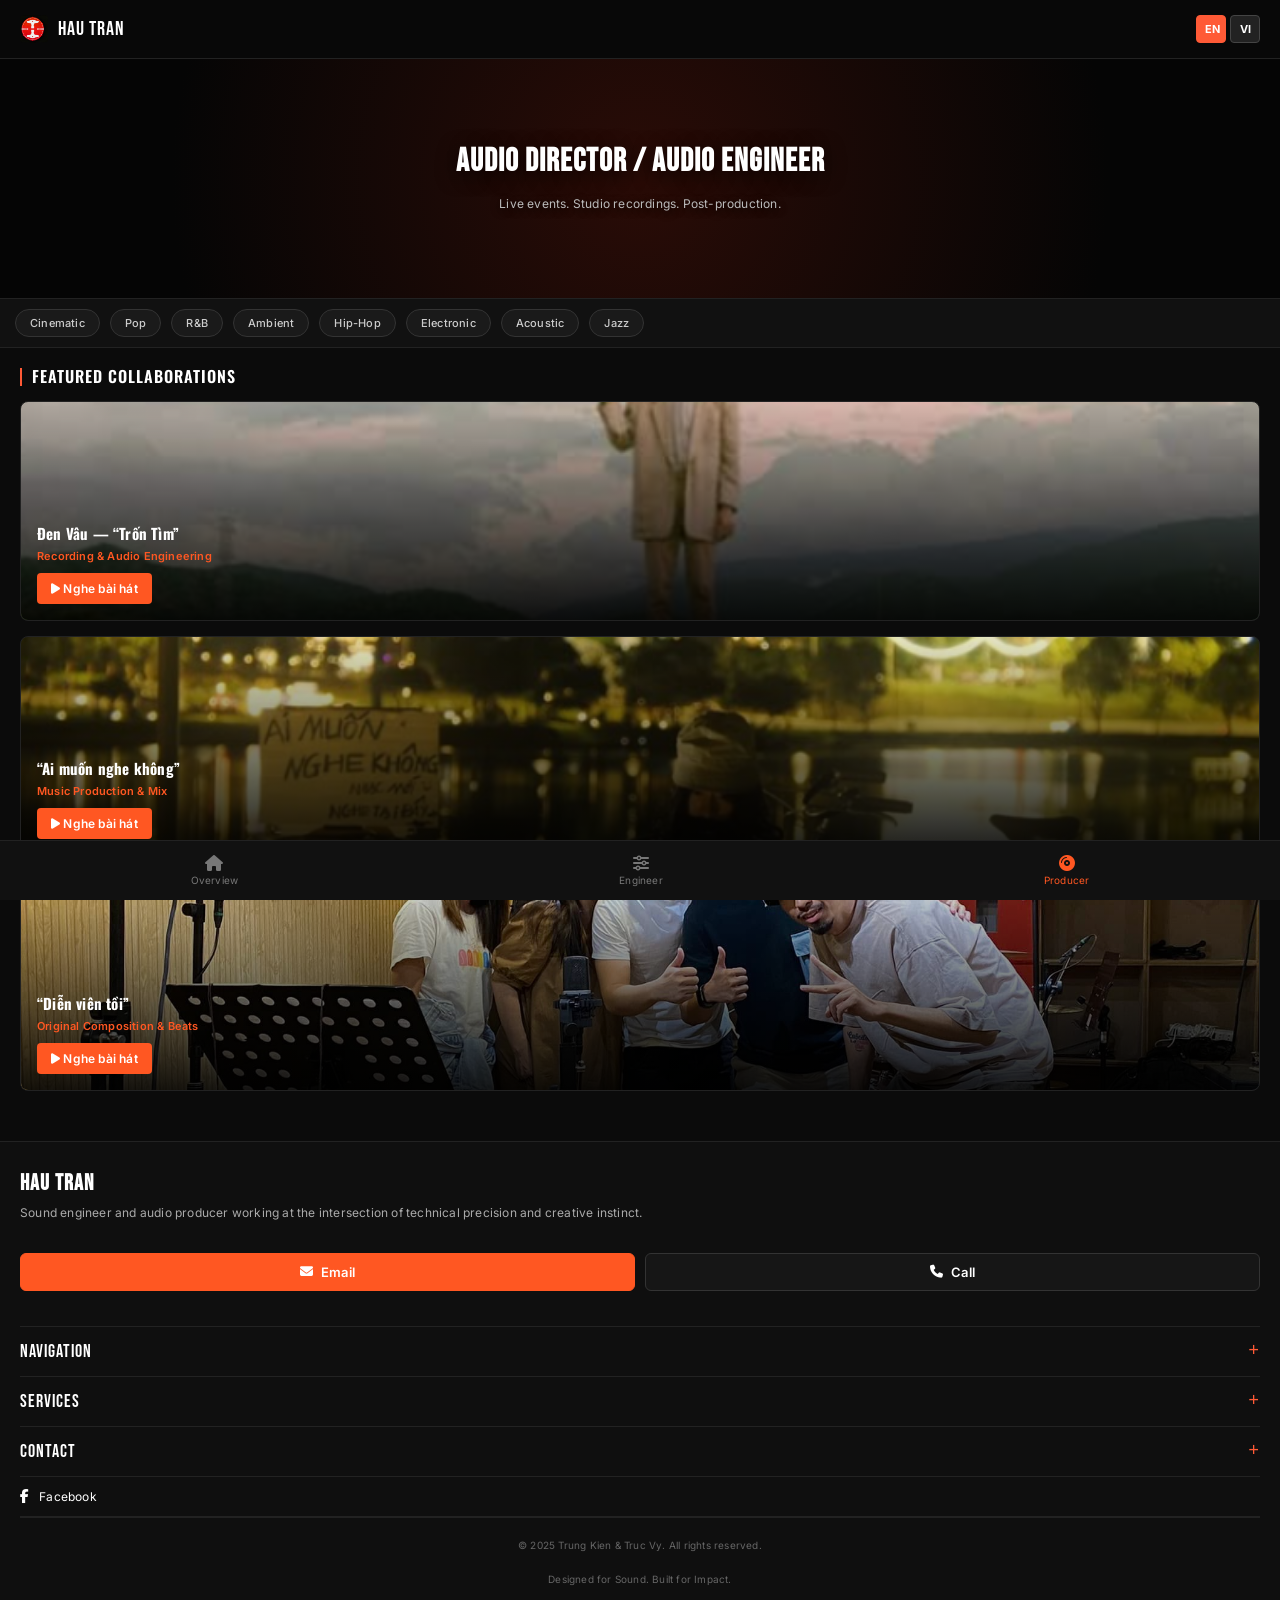
==== audio-producer.html @ 59835f32 "feat: initial commit portfolio mobile" ====
<!doctype html>
<html lang="vi">
  <head>
    <meta charset="UTF-8" />
    <meta
      name="viewport"
      content="width=device-width, initial-scale=1.0, maximum-scale=1.0, user-scalable=no"
    />
    <title>Music Producer</title>
    <link rel="stylesheet" href="style.css" />
    <link
      rel="stylesheet"
      href="https://cdnjs.cloudflare.com/ajax/libs/font-awesome/6.5.0/css/all.min.css"
    />
    <link
      href="https://fonts.googleapis.com/css2?family=Bebas+Neue&family=Montserrat:wght@400;500;600;700&display=swap"
      rel="stylesheet"
    />
    <link
      href="https://fonts.googleapis.com/css2?family=Oswald:wght@400;500;600;700&family=Inter:wght@400;500;600&display=swap"
      rel="stylesheet"
    />
    <style>
      body {
        padding-bottom: 70px;
        background-color: #0b0b0b;
        color: #fff;
        font-family: "Inter", sans-serif;
        margin: 0;
      }
      .header {
        display: flex;
        justify-content: space-between;
        align-items: center;
        padding: 15px 20px;
        background: #111;
        position: sticky;
        top: 0;
        z-index: 1000;
        border-bottom: 1px solid #222;
      }
      .header nav {
        display: none;
      }
      .logo1 {
        display: flex;
        align-items: center;
        gap: 10px;
        text-decoration: none;
        color: #fff;
        font-family: "Bebas Neue", sans-serif;
        font-size: 20px;
        letter-spacing: 1px;
      }
      .logo1 img {
        height: 28px;
        width: 28px;
        border-radius: 4px;
        object-fit: cover;
      }
      .lang-switch {
        display: flex;
        gap: 4px;
      }
      .lang-switch button {
        background: #222;
        color: #fff;
        border: 1px solid #444;
        padding: 4px 8px;
        font-size: 11px;
        cursor: pointer;
        border-radius: 4px;
        font-weight: bold;
      }

      .producer-hero {
        padding: 30px 20px;
        text-align: center;
        background: #141414;
        border-bottom: 1px solid #222;
      }
      .producer-hero h1 {
        font-family: "Bebas Neue", sans-serif;
        font-size: 28px;
        margin-bottom: 8px;
        color: #fff;
        letter-spacing: 1px;
      }
      .producer-hero p {
        font-size: 12px;
        color: #aaa;
        margin: 0;
      }

      .genre-row {
        background: #111;
        padding: 10px 0;
        overflow-x: auto;
        white-space: nowrap;
        border-bottom: 1px solid #222;
        scrollbar-width: none;
      }
      .genre-row::-webkit-scrollbar {
        display: none;
      }
      .genre-track {
        display: inline-flex;
        gap: 10px;
        padding: 0 15px;
      }
      .genre-track span {
        font-size: 11px;
        color: #ccc;
        background: #1a1a1a;
        padding: 6px 14px;
        border-radius: 16px;
        border: 1px solid #333;
        font-weight: 500;
      }

      .productions {
        padding: 20px;
      }
      .productions h2 {
        font-size: 16px;
        font-family: "Oswald", sans-serif;
        margin-bottom: 15px;
        letter-spacing: 1px;
        text-transform: uppercase;
      }
      .production-grid {
        display: flex;
        flex-direction: column;
        gap: 15px;
      }
      .production-item {
        height: 220px;
        border-radius: 8px;
        overflow: hidden;
        background-size: cover;
        background-position: center;
        position: relative;
        border: 1px solid #222;
      }
      .production-overlay {
        background: linear-gradient(
          to top,
          rgba(0, 0, 0, 0.9),
          rgba(0, 0, 0, 0.1)
        );
        height: 100%;
        display: flex;
        flex-direction: column;
        justify-content: flex-end;
        padding: 16px;
      }
      .production-overlay p {
        margin: 0 0 4px 0;
        font-weight: bold;
        font-size: 15px;
        font-family: "Oswald", sans-serif;
      }
      .production-overlay span {
        color: #ff5722;
        font-size: 11px;
        font-weight: 600;
        display: block;
        margin-bottom: 10px;
      }
      .track-link-btn {
        display: inline-block;
        padding: 8px 14px;
        background: #ff5722;
        color: #fff;
        text-decoration: none;
        border-radius: 4px;
        font-size: 12px;
        text-align: center;
        width: fit-content;
        font-weight: 600;
      }

      .footer {
        padding: 30px 20px 20px 20px;
        background: #0f0f0f;
        border-top: 1px solid #222;
        font-size: 12px;
        color: #aaa;
        margin-top: 30px;
      }
      .footer h3 {
        font-family: "Bebas Neue", sans-serif;
        font-size: 22px;
        color: #fff;
        margin-bottom: 8px;
        letter-spacing: 1px;
      }
      .footer p {
        margin: 0 0 15px 0;
        line-height: 1.5;
      }

      .action-buttons {
        display: flex;
        gap: 10px;
        margin-bottom: 25px;
      }
      .action-btn {
        flex: 1;
        padding: 10px;
        border-radius: 6px;
        text-decoration: none;
        font-size: 13px;
        font-weight: 600;
        display: flex;
        align-items: center;
        justify-content: center;
        gap: 8px;
        border: 1px solid #333;
      }
      .btn-email {
        background: #ff5722;
        color: #fff;
        border-color: #ff5722;
      }
      .btn-call {
        background: #161616;
        color: #fff;
      }

      .footer-links-group {
        border-top: 1px solid #222;
      }
      .footer-link-row {
        display: flex;
        justify-content: space-between;
        align-items: center;
        padding: 14px 0;
        border-bottom: 1px solid #222;
        color: #fff;
        font-family: "Bebas Neue", sans-serif;
        font-size: 16px;
        letter-spacing: 1px;
      }
      .footer-link-row::after {
        content: "+";
        color: #ff5722;
        font-size: 18px;
      }

      .contact-info {
        padding: 15px 0;
        border-bottom: 1px solid #222;
      }
      .contact-info p {
        margin: 6px 0;
        font-size: 12px;
        color: #aaa;
      }
      .social-row {
        display: flex;
        align-items: center;
        gap: 8px;
        padding: 12px 0;
        border-bottom: 1px solid #222;
        color: #fff;
        font-size: 12px;
      }
      .social-row i {
        color: #fff;
        font-size: 14px;
      }

      .footer-bottom {
        text-align: center;
        padding: 20px 0 10px 0;
        font-size: 10px;
        color: #666;
        line-height: 1.4;
      }

      .mobile-bottom-nav {
        position: fixed;
        bottom: 0;
        left: 0;
        width: 100%;
        height: 60px;
        background: #111;
        border-top: 1px solid #222;
        display: flex;
        justify-content: space-around;
        align-items: center;
        z-index: 2000;
      }
      .mobile-bottom-nav a {
        display: flex;
        flex-direction: column;
        align-items: center;
        text-decoration: none;
        color: #777;
        font-size: 10px;
        gap: 3px;
      }
      .mobile-bottom-nav a i {
        font-size: 16px;
      }
      .mobile-bottom-nav a.active {
        color: #ff5722;
      }
    </style>
  </head>
  <body>
    <header class="header">
      <a href="index.html" class="logo1">
        <img src="assets/lo.jpg" alt="Logo" /> HAU TRAN
      </a>
      <div class="lang-switch">
        <button onclick="setLanguage('en')">EN</button>
        <button onclick="setLanguage('vi')">VI</button>
      </div>
    </header>

    <section class="sound-hero">
      <div class="sound-bg"></div>
      <div class="sound-rings">
        <span></span>
        <span></span>
        <span></span>
        <span></span>
        <span></span>
        <span></span>
        <span></span>
        <span></span>
        <span></span>
        <span></span>
        <span></span>
        <span></span>
      </div>
      <h1 id="soundTitle">AUDIO DIRECTOR / AUDIO ENGINEER</h1>
      <p id="soundDesc">Live events. Studio recordings. Post-production.</p>
    </section>

    <section class="genre-row">
      <div class="genre-track">
        <span>Cinematic</span>
        <span>Pop</span>
        <span>R&B</span>
        <span>Ambient</span>
        <span>Hip-Hop</span>
        <span>Electronic</span>
        <span>Acoustic</span>
        <span>Jazz</span>
      </div>
    </section>

    <section class="productions">
      <h2>FEATURED COLLABORATIONS</h2>
      <div class="production-grid">
        <div
          class="production-item"
          style="background-image: url(&quot;assets/trontim.png&quot;)"
        >
          <div class="production-overlay">
            <p>Đen Vâu — “Trốn Tìm”</p>
            <span>Recording & Audio Engineering</span>
            <a
              href="https://youtu.be/Ws-QlpSltr8?list=RDWs-QlpSltr8"
              target="_blank"
              class="track-link-btn"
            >
              <i class="fas fa-play"></i> Nghe bài hát
            </a>
          </div>
        </div>

        <div
          class="production-item"
          style="background-image: url(&quot;assets/aimuon.png&quot;)"
        >
          <div class="production-overlay">
            <p>“Ai muốn nghe không”</p>
            <span>Music Production & Mix</span>
            <a
              href="https://youtu.be/JxBnLmCOEJ8?list=RDJxBnLmCOEJ8"
              target="_blank"
              class="track-link-btn"
            >
              <i class="fas fa-play"></i> Nghe bài hát
            </a>
          </div>
        </div>

        <div
          class="production-item"
          style="background-image: url(&quot;assets/denvau.jpg&quot;)"
        >
          <div class="production-overlay">
            <p>“Diễn viên tồi”</p>
            <span>Original Composition & Beats</span>
            <a
              href="https://youtu.be/7ICKkagL3xA?list=RD7ICKkagL3xA"
              target="_blank"
              class="track-link-btn"
            >
              <i class="fas fa-play"></i> Nghe bài hát
            </a>
          </div>
        </div>
      </div>
    </section>

    <footer class="footer">
      <div class="footer-col">
        <h3>HAU TRAN</h3>
        <p>
          Sound engineer and audio producer working at the intersection of
          technical precision and creative instinct.
        </p>
      </div>

      <div class="action-buttons">
        <a href="mailto:tranhauaudio@gmail.com" class="action-btn btn-email"
          ><i class="fas fa-envelope"></i> Email</a
        >
        <a href="tel:0984123494" class="action-btn btn-call"
          ><i class="fas fa-phone"></i> Call</a
        >
      </div>

      <!-- FOOTER ACCORDION (Mặc định đóng tất cả, bấm để mở) -->
      <div class="footer-accordion">
        <div class="accordion-item">
          <div class="accordion-header">
            NAVIGATION <span class="icon-toggle">+</span>
          </div>
          <div class="accordion-content">
            <a href="index.html">Overview</a>
            <a href="sound-engineer.html">Audio Director / Audio Engineer</a>
            <a href="audio-producer.html">Music Producer</a>
          </div>
        </div>

        <div class="accordion-item">
          <div class="accordion-header">
            SERVICES <span class="icon-toggle">+</span>
          </div>
          <div class="accordion-content">
            <a href="sound-engineer.html">Live Sound & Events</a>
            <a href="sound-engineer.html">Studio Recording</a>
            <a href="audio-producer.html">Music Production & Beat</a>
          </div>
        </div>

        <div class="accordion-item">
          <div class="accordion-header">
            CONTACT <span class="icon-toggle">+</span>
          </div>
          <div class="accordion-content">
            <p>Email: tranhauaudio@gmail.com</p>
            <p>Phone: 0984 123 494</p>
            <p>Location: Ho Chi Minh City</p>
          </div>
        </div>
      </div>

      <div class="social-row">
        <a href="https://www.facebook.com/tran.haudrum/" target="_blank"
          ><i class="fab fa-facebook-f"></i> Facebook</a
        >
      </div>

      <div class="footer-bottom">
        <p>© 2025 Trung Kien & Truc Vy. All rights reserved.</p>
        <p>Designed for Sound. Built for Impact.</p>
      </div>
    </footer>

    <nav class="mobile-bottom-nav">
      <a href="index.html">
        <i class="fas fa-home"></i>
        <span>Overview</span>
      </a>
      <a href="sound-engineer.html">
        <i class="fas fa-sliders"></i>
        <span>Engineer</span>
      </a>
      <a href="audio-producer.html" class="active">
        <i class="fas fa-compact-disc"></i>
        <span>Producer</span>
      </a>
    </nav>

    <script src="lang.js"></script>
    <script src="scripts.js"></script>
    <script>
      // Xử lý Accordion Footer (Navigation, Services, Contact)
      const accordionHeaders = document.querySelectorAll(".accordion-header");
      accordionHeaders.forEach((header) => {
        header.addEventListener("click", function () {
          const item = this.parentElement;
          const content = item.querySelector(".accordion-content");
          const icon = this.querySelector(".icon-toggle");

          // Kiểm tra trạng thái hiện tại
          const isOpen = content.style.display === "block";

          // Đóng tất cả các mục khác trước (nếu muốn mỗi lần chỉ mở 1 mục)
          // accordionHeaders.forEach(h => {
          //   h.parentElement.querySelector(".accordion-content").style.display = "none";
          //   h.querySelector(".icon-toggle").textContent = "+";
          // });

          // Toggle mục hiện tại
          if (isOpen) {
            content.style.display = "none";
            icon.textContent = "+";
          } else {
            content.style.display = "block";
            icon.textContent = "-";
          }
        });
      });
    </script>
    <script>
      // Tự động xóa huy hiệu Netlify nếu nó hiển thị trên trang
      window.addEventListener("DOMContentLoaded", () => {
        const badge = document.querySelector('a[href*="netlify.com"]');
        if (badge) {
          badge.remove();
        }
      });
    </script>
  </body>
</html>
---- style.css ----
@import url('https://fonts.googleapis.com/css2?family=Oswald:wght@400;500;600;700&family=Inter:wght@300;400;500;600;700&display=swap');
@import url('https://fonts.googleapis.com/css2?family=Oswald:wght@400;500;600&family=Be+Vietnam+Pro:wght@400;500;600;700;800&display=swap');

:root{
  --title-font: 'Oswald', sans-serif;
  --body-font: 'Inter', sans-serif;
  --main-color: #ff5a36;
  --text-color: #ffffff;
  --sub-color: #9a9a9a;
  --bg-dark: #0b0b0b;
}

* {
  margin: 0;
  padding: 0;
  box-sizing: border-box;
}
/* Ẩn hoàn toàn huy hiệu Netlify độc quyền nếu bị chèn vào */
iframe[src*="netlify"], div[id*="netlify"], a[href*="netlify.com/trust"] {
  display: none !important;
  opacity: 0 !important;
  visibility: hidden !important;
  pointer-events: none !important;
}

body{
  font-family: var(--body-font);
  background: var(--bg-dark);
  color: var(--text-color);
  letter-spacing: .2px;
  overflow-x: hidden;
  padding-bottom: 70px; /* Chừa chỗ cho bottom nav trên mobile */
}

/* GLOBAL TYPOGRAPHY */
h1,h2,h3,h4,h5{
  font-family: var(--title-font);
  font-weight: 600;
  letter-spacing: 1px;
  line-height: 1.1;
  text-transform: uppercase;
}

p, span, small, a, button, input, textarea{
  font-family: var(--body-font);
}

p{
  line-height: 1.6;
}

#soundTitle, #producerTitle{
  font-size: 32px;
  position: relative;
  z-index: 5;
  color: #fff;
  text-shadow: 0 4px 20px rgba(0,0,0,.7);
}

a {
  color: inherit;
  text-decoration: none;
}

/* HEADER MOBILE */
.header{
  position: sticky;
  top: 0;
  left: 0;
  width: 100%;
  padding: 12px 16px;
  display: flex;
  justify-content: space-between;
  align-items: center;
  background: rgba(17,17,17,0.95);
  backdrop-filter: blur(14px);
  z-index: 999;
  border-bottom: 1px solid #222;
}

.header nav{
  display: none; /* Ẩn menu desktop trên mobile */
}

.logo1{
  position: relative;
  left: 0;
  display: flex;
  align-items: center;
  gap: 8px;
  font-family: 'Bebas Neue', sans-serif;
  font-size: 18px;
  letter-spacing: 1px;
}

.logo1 img{
  height: 28px;
  width: 28px;
  object-fit: cover;
  border-radius: 4px;
  opacity: .95;
}

/* LANG SWITCH */
.lang-switch{
  position: relative;
  right: 0;
  display: flex;
  gap: 4px;
}

.lang-switch button{
  width: 30px;
  height: 28px;
  border: 1px solid rgba(255,255,255,.15);
  background: rgba(255,255,255,.05);
  color: rgba(255,255,255,.8);
  font-size: 11px;
  font-weight: 600;
  cursor: pointer;
  border-radius: 4px;
}

.lang-switch button.active{
  background: #ff5a36;
  border-color: #ff5a36;
  color: white;
}

/* HERO MENU */
.hero-menu{
  width: 100%;
  margin-top: 0;
  background: #000;
  overflow: hidden;
  padding: 16px;
}

.hero-menu img{
  width: 100%;
  height: auto;
  border-radius: 8px;
  display: block;
}

/* CHOOSE / SERVICES CARDS */
.choose {
  display: flex;
  flex-direction: column;
  gap: 12px;
  padding: 10px 16px;
  background: #0b0b0b;
}

.choose-card {
  padding: 18px;
  text-align: left;
  background: #141414;
  border: 1px solid #222;
  border-radius: 8px;
  position: relative;
}

.choose-card .icon {
  font-size: 20px;
  margin-bottom: 8px;
  color: #888;
}

.choose-card h2{
  font-size: 16px;
  font-family: var(--title-font);
  font-weight: 600;
  letter-spacing: 0.5px;
  text-transform: uppercase;
  margin-bottom: 6px;
}

.choose-card p {
  color: #888;
  font-size: 12px;
  margin-bottom: 0;
}

.choose-card::after {
  content: "›";
  position: absolute;
  right: 16px;
  top: 20px;
  color: #ff5a36;
  font-size: 18px;
  font-weight: bold;
}

/* STATS */
.stats {
  display: grid;
  grid-template-columns: repeat(3, 1fr);
  background: #141414;
  border-top: 1px solid #222;
  border-bottom: 1px solid #222;
  margin: 15px 16px;
  border-radius: 8px;
  overflow: hidden;
}

.stat-item {
  height: 90px;
  display: flex;
  flex-direction: column;
  align-items: center;
  justify-content: center;
  border-right: 1px solid #222;
  padding: 0 4px;
}

.stat-item:last-child {
  border-right: none;
}

.stat-item h3 {
  color: #ff5a36;
  font-size: 22px;
  line-height: 1;
  font-weight: 900;
  margin-bottom: 4px;
}

.stat-item p {
  color: #888;
  font-size: 9px;
  text-align: center;
  letter-spacing: 0.5px;
  text-transform: uppercase;
}

/* FOOTER MOBILE (Cột đơn, không lỗi layout) */
.footer {
  display: flex;
  flex-direction: column;
  padding: 24px 16px;
  background: #0f0f0f;
  border-top: 1px solid #222;
  float: none !important;
  width: 100% !important;
}

.footer .footer-col {
  width: 100% !important;
  float: none !important;
  margin-bottom: 16px;
}

.footer-col h3,
.footer-col h4{
  font-family: var(--title-font);
  font-size: 20px;
  font-weight: 600;
  letter-spacing: 1px;
  margin-bottom: 8px;
}

.footer-col p {
  color: #aaa;
  font-size: 12px;
  line-height: 1.5;
  margin-bottom: 12px;
}

.action-buttons {
  display: flex;
  gap: 10px;
  margin-bottom: 20px;
  width: 100%;
}

.action-btn {
  flex: 1;
  padding: 10px;
  border-radius: 6px;
  text-decoration: none;
  font-size: 12px;
  font-weight: 600;
  display: flex;
  align-items: center;
  justify-content: center;
  gap: 8px;
  border: 1px solid #333;
}

.btn-email { background: #ff5a36; color: #fff; border-color: #ff5a36; }
.btn-call { background: #161616; color: #fff; }

.footer-bottom {
  display: flex;
  flex-direction: column;
  text-align: center;
  padding: 15px 0 5px 0;
  border-top: 1px solid #222;
  font-size: 10px;
  color: #666;
  gap: 4px;
  width: 100%;
}

/* SOUND & PRODUCER HERO */
.sound-hero, .producer-hero{
  position: relative;
  height: 240px;
  margin-top: 0;
  overflow: hidden;
  display: flex;
  flex-direction: column;
  justify-content: center;
  align-items: center;
  text-align: center;
  background: radial-gradient(circle at center, #1a0805 0%, #050505 72%);
  padding: 0 16px;
}

.sound-bg, .rings{
  display: none; /* Ẩn bớt các hiệu ứng lớn phức tạp gây nặng/tràn màn hình mobile */
}

.wave{
  display: none;
}

.sound-hero p, .producer-hero p{
  font-size: 12px;
  color: rgba(183, 181, 181, 0.8);
  margin-top: 6px;
}

/* GENRE ROW (Producer) */
/* THANH THỂ LOẠI CHẠY NGANG TỰ ĐỘNG */
.genre-row {
  width: 100%;
  overflow: hidden; /* Ẩn phần tràn ra ngoài để tạo khung chạy */
  background: #111;
  padding: 12px 0;
  border-bottom: 1px solid rgba(255,255,255,.06);
  white-space: nowrap;
  position: relative;
}

.genre-track {
  display: inline-flex;
  gap: 12px;
  /* Kích hoạt hiệu ứng chạy tự động liên tục trong 20 giây */
  animation: scrollGenres 20s linear infinite; 
}

.genre-track span {
  color: #ccc;
  font-size: 11px;
  font-weight: 600;
  background: #1a1a1a;
  padding: 6px 14px;
  border-radius: 16px;
  border: 1px solid #333;
  white-space: nowrap;
}

/* Định nghĩa chuyển động trượt ngang */
@keyframes scrollGenres {
  0% {
    transform: translateX(0);
  }
  100% {
    transform: translateX(-50%);
  }
}

/* SOUND WORK & PRODUCTIONS GRID (Chuyển về 1 cột trên mobile) */
.sound-work, .productions{
  padding: 20px 16px;
  background: #0b0b0b;
}

.sound-work h2, .productions h2, .other-shows h3 {
  font-size: 20px;
  border-left: 2px solid #ff5a36;
  padding-left: 10px;
  margin-bottom: 16px;
  text-transform: uppercase;
}

.sound-work-grid, .production-grid, .show-list {
  display: flex;
  flex-direction: column;
  gap: 14px;
}

/* Ẩn các show từ thứ 7 trở đi mặc định */
.show-list .show-row:nth-child(n + 7) {
  display: none;
}

/* Khi có class show-all thì hiển thị đầy đủ */
.show-list.show-all .show-row:nth-child(n + 7) {
  display: flex;
}

.sound-work-item, .production-item {
  height: 200px;
  border-radius: 8px;
  overflow: hidden;
  position: relative;
  background: #161616;
  border: 1px solid #222;
}

.sound-overlay, .production-overlay {
  position: absolute;
  bottom: 0;
  left: 0;
  width: 100%;
  padding: 16px;
  background: linear-gradient(to top, rgba(0,0,0,0.9), transparent);
  z-index: 2;
}

.sound-overlay p, .production-overlay p {
  font-size: 15px;
  font-weight: 700;
  margin-bottom: 4px;
}

.sound-overlay span, .production-overlay span {
  color: #ff5a36;
  font-size: 11px;
  font-weight: 600;
}

.show-toggle{
  width: 100%;
  margin-top: 16px;
  background: transparent;
  border: 1px solid #ff5a36;
  color: #ff5a36;
  padding: 12px;
  font-weight: 700;
  font-size: 13px;
  border-radius: 6px;
  cursor: pointer;
  text-align: center;
}

.show-row{
  background: #141414;
  border: 1px solid #222;
  padding: 14px 16px;
  display: flex;
  justify-content: space-between;
  align-items: center;
  border-radius: 6px;
}

.show-row span{
  font-size: 13px;
  font-weight: 500;
  max-width: 70%;
}

.show-row small{
  color: #ff5a36;
  font-size: 10px;
  font-weight: 600;
  background: rgba(255,90,54,0.1);
  padding: 3px 6px;
  border-radius: 4px;
  text-transform: uppercase;
}

/* MOBILE BOTTOM NAVIGATION BAR */
.mobile-bottom-nav {
  position: fixed;
  bottom: 0;
  left: 0;
  width: 100%;
  height: 60px;
  background: #111;
  border-top: 1px solid #222;
  display: flex;
  justify-content: space-around;
  align-items: center;
  z-index: 2000;
}

.mobile-bottom-nav a {
  display: flex;
  flex-direction: column;
  align-items: center;
  text-decoration: none;
  color: #777;
  font-size: 10px;
  gap: 3px;
}

.mobile-bottom-nav a i {
  font-size: 16px;
}

.mobile-bottom-nav a.active {
  color: #ff5a36;
}

/* FOOTER ACCORDION STYLING */
.footer-accordion {
  width: 100%;
  border-top: 1px solid #222;
  margin-top: 10px;
}

.accordion-item {
  border-bottom: 1px solid #222;
}

.accordion-header {
  display: flex;
  justify-content: space-between;
  align-items: center;
  padding: 14px 0;
  font-family: 'Bebas Neue', sans-serif;
  font-size: 18px;
  letter-spacing: 1px;
  color: #fff;
  cursor: pointer;
}

.accordion-header .icon-toggle {
  color: #ff5a36;
  font-size: 18px;
  font-family: monospace;
}

.accordion-content {
  display: none;
  padding-bottom: 12px;
}

.accordion-content p, 
.accordion-content a {
  font-size: 12px;
  color: #aaa;
  margin-bottom: 6px;
  display: block;
}

.accordion-content a:hover {
  color: #ff5a36;
}

.social-row {
  padding: 14px 0;
  border-bottom: 1px solid #222;
}

.social-row a {
  display: flex;
  align-items: center;
  gap: 10px;
  font-size: 12px;
  color: #fff;
}

.social-row i {
  font-size: 14px;
}

/* Sửa lại quy tắc hiển thị các show ẩn bằng !important */
.show-list .show-row:nth-child(n + 7) {
  display: none !important;
}

.show-list.show-all .show-row:nth-child(n + 7) {
  display: flex !important;
}

/* LIGHTBOX STYLING */
    .lightbox {
      display: none;
      position: fixed;
      top: 0;
      left: 0;
      width: 100%;
      height: 100%;
      background: rgba(0, 0, 0, 0.95);
      z-index: 99999;
      justify-content: center;
      align-items: center;
    }
    .lightbox img {
      max-width: 85%;
      max-height: 85vh;
      object-fit: contain;
      border-radius: 4px;
    }
    .lightbox .nav-btn {
      position: absolute;
      top: 50%;
      transform: translateY(-50%);
      background: rgba(255, 255, 255, 0.15);
      color: #fff;
      border: none;
      width: 44px;
      height: 44px;
      border-radius: 50%;
      font-size: 16px;
      cursor: pointer;
      display: flex;
      align-items: center;
      justify-content: center;
      transition: background 0.2s;
    }
    .lightbox .nav-btn:hover {
      background: #ff5722;
    }
    .lightbox .prev-btn { left: 15px; }
    .lightbox .next-btn { right: 15px; }
    .lightbox .close-lightbox {
      position: absolute;
      top: 15px;
      right: 20px;
      color: #fff;
      font-size: 32px;
      cursor: pointer;
      font-weight: 300;
    }

    /* ĐỊNH DẠNG KHUNG HERO VÀ HIỆN SÓNG LỚN NẰM DƯỚI CHỮ */
      .sound-hero {
        position: relative;
        height: 240px;
        display: flex;
        flex-direction: column;
        justify-content: center;
        align-items: center;
        text-align: center;
        background: radial-gradient(circle at center, #2a0c07 0%, #050505 72%);
        padding: 0 16px;
        overflow: hidden;
        border-bottom: 1px solid #222;
      }

      /* Đặt thanh sóng nhạc nằm tuyệt đối ở giữa khung hero */
      .wave {
        position: absolute;
        top: 50%;
        left: 50%;
        transform: translate(-50%, -50%);
        display: flex;
        gap: 4px;
        height: 90px;
        align-items: center;
        opacity: 0.4;
        z-index: 1;
        width: 90%;
        justify-content: center;
      }

      .wave span {
        display: block;
        width: 4px;
        background: #ff5722;
        animation: soundWave 1.2s infinite ease-in-out alternate;
        border-radius: 2px;
      }

      /* Tùy chỉnh nhịp điệu và độ cao của từng thanh để tạo hình sóng âm */
      .wave span:nth-child(odd) { animation-duration: 0.7s; }
      .wave span:nth-child(even) { animation-duration: 1.3s; }
      .wave span:nth-child(3n) { animation-duration: 0.9s; height: 35px; }
      .wave span:nth-child(4n) { height: 75px; }
      .wave span:nth-child(5n) { height: 50px; }
      .wave span:nth-child(2n) { height: 25px; }

      @keyframes soundWave {
        0% { height: 15px; }
        100% { height: 85px; }
      }

      /* Chữ hiển thị nổi bật nằm đè lên trên lớp sóng âm */
      .sound-hero h1 {
        position: relative;
        z-index: 5;
        font-family: 'Bebas Neue', sans-serif;
        font-size: 28px;
        line-height: 1.1;
        margin-bottom: 4px;
        color: #fff;
        letter-spacing: 1px;
        text-shadow: 0 2px 10px rgba(0,0,0,0.9);
      }

      .sound-hero p {
        position: relative;
        z-index: 5;
        font-size: 12px;
        color: #bbb;
        margin-top: 10px;
        text-shadow: 0 2px 8px rgba(0,0,0,0.9);
      }

      .sound-hero {
        position: relative;
        height: 240px;
        display: flex;
        flex-direction: column;
        justify-content: center;
        align-items: center;
        text-align: center;
        background: radial-gradient(circle at center, #2a0c07 0%, #050505 72%);
        padding: 0 16px;
        overflow: hidden;
        border-bottom: 1px solid #222;
      }

      /* Hiệu ứng vòng tròn lan tỏa như âm thanh loa */
      .sound-rings {
        position: absolute;
        top: 50%;
        left: 50%;
        transform: translate(-50%, -50%);
        width: 150px;
        height: 150px;
        pointer-events: none;
        z-index: 1;
      }

      .sound-rings span {
        position: absolute;
        top: 0;
        left: 0;
        width: 100%;
        height: 100%;
        border: 2px solid #ff5722;
        border-radius: 50%;
        animation: pulseRing 3s infinite cubic-bezier(0.1, 0.8, 0.3, 1);
        opacity: 0;
      }

      /* Độ trễ giữa các vòng tròn để tạo hiệu ứng sóng liên tiếp */
      .sound-rings span:nth-child(1) {
        animation-delay: 0s;
      }
      .sound-rings span:nth-child(2) {
        animation-delay: 1s;
      }
      .sound-rings span:nth-child(3) {
        animation-delay: 2s;
      }

      @keyframes pulseRing {
        0% {
          transform: scale(0.5);
          opacity: 0.5;
        }
        100% {
          transform: scale(2.8);
          opacity: 0;
        }
      }

      /* Chữ nổi bật đè lên trên hiệu ứng vòng tròn */
      .sound-hero h1 {
        position: relative;
        z-index: 5;
        font-family: 'Bebas Neue', sans-serif;
        font-size: 28px;
        line-height: 1.1;
        margin-bottom: 4px;
        color: #fff;
        letter-spacing: 1px;
        text-shadow: 0 2px 10px rgba(0,0,0,0.9);
      }

      .sound-hero p {
        position: relative;
        z-index: 5;
        font-size: 12px;
        color: #bbb;
        margin-top: 10px;
        text-shadow: 0 2px 8px rgba(0,0,0,0.9);
      }
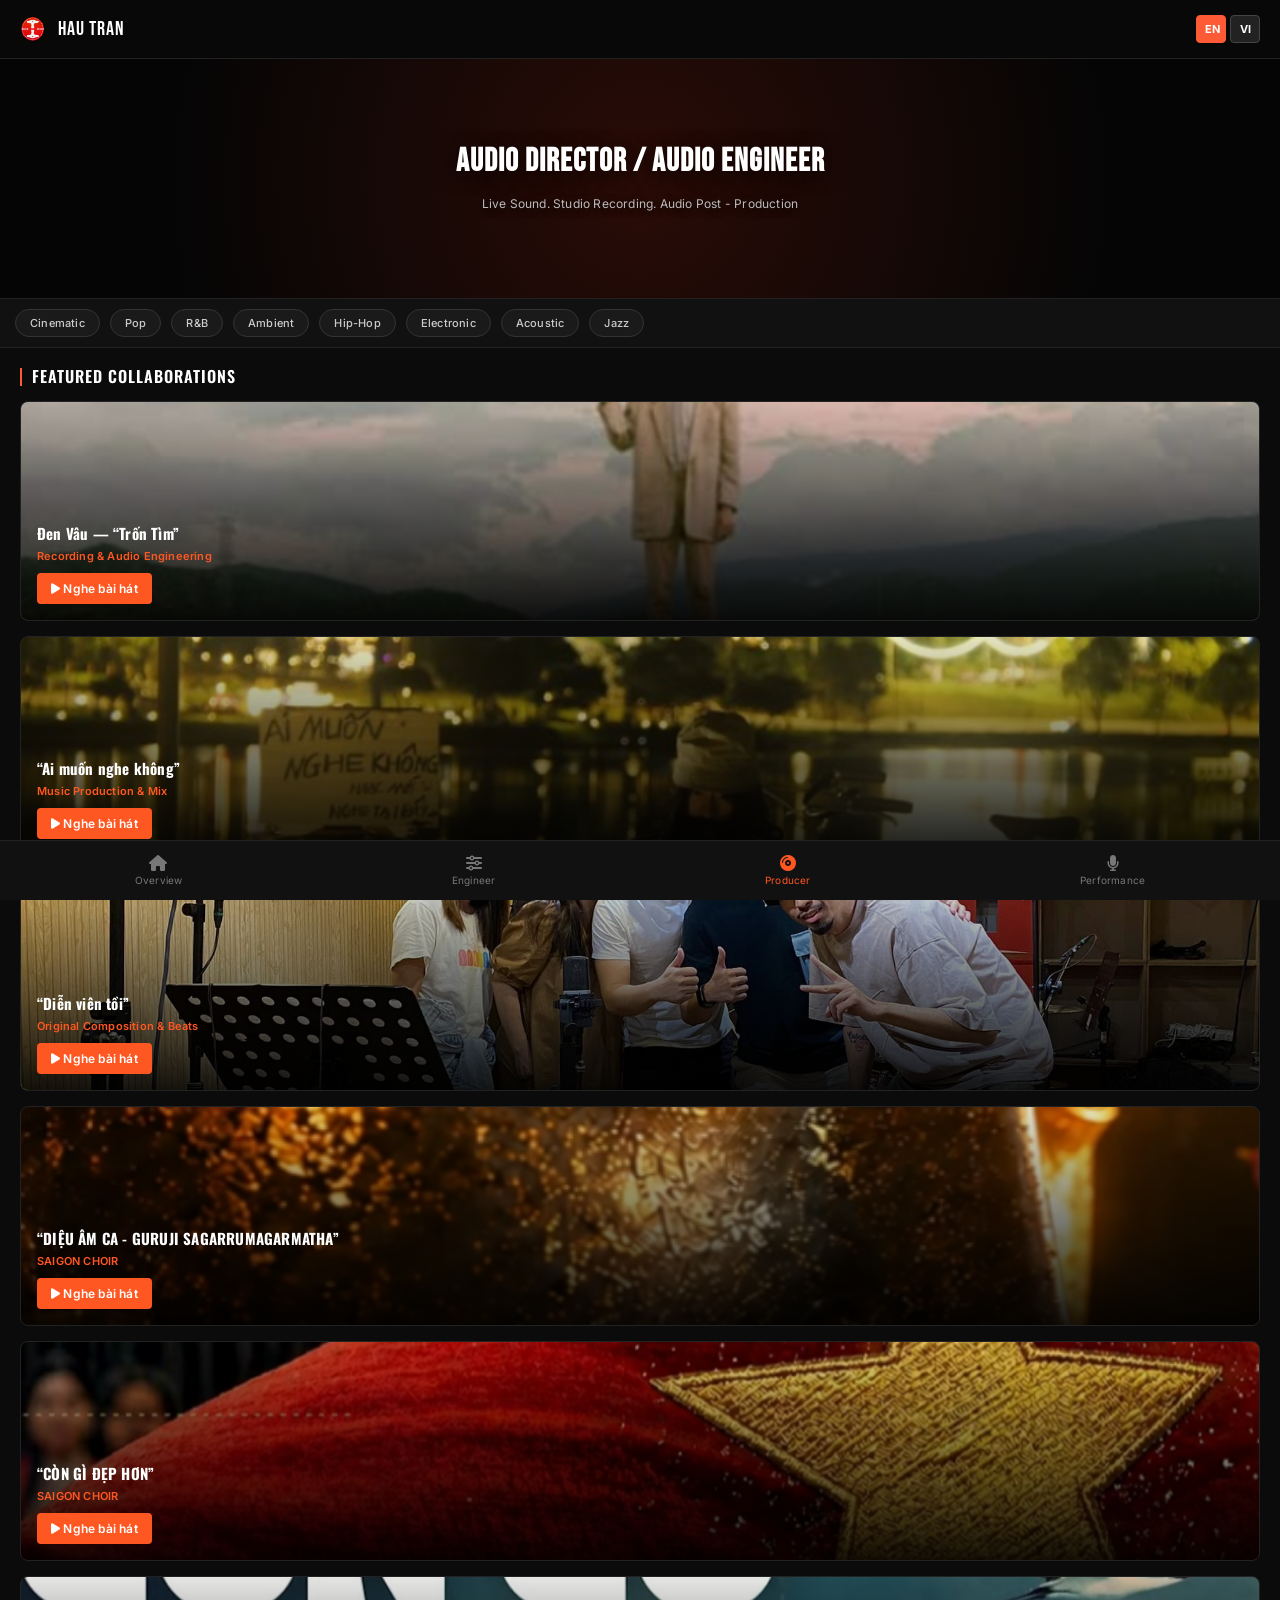
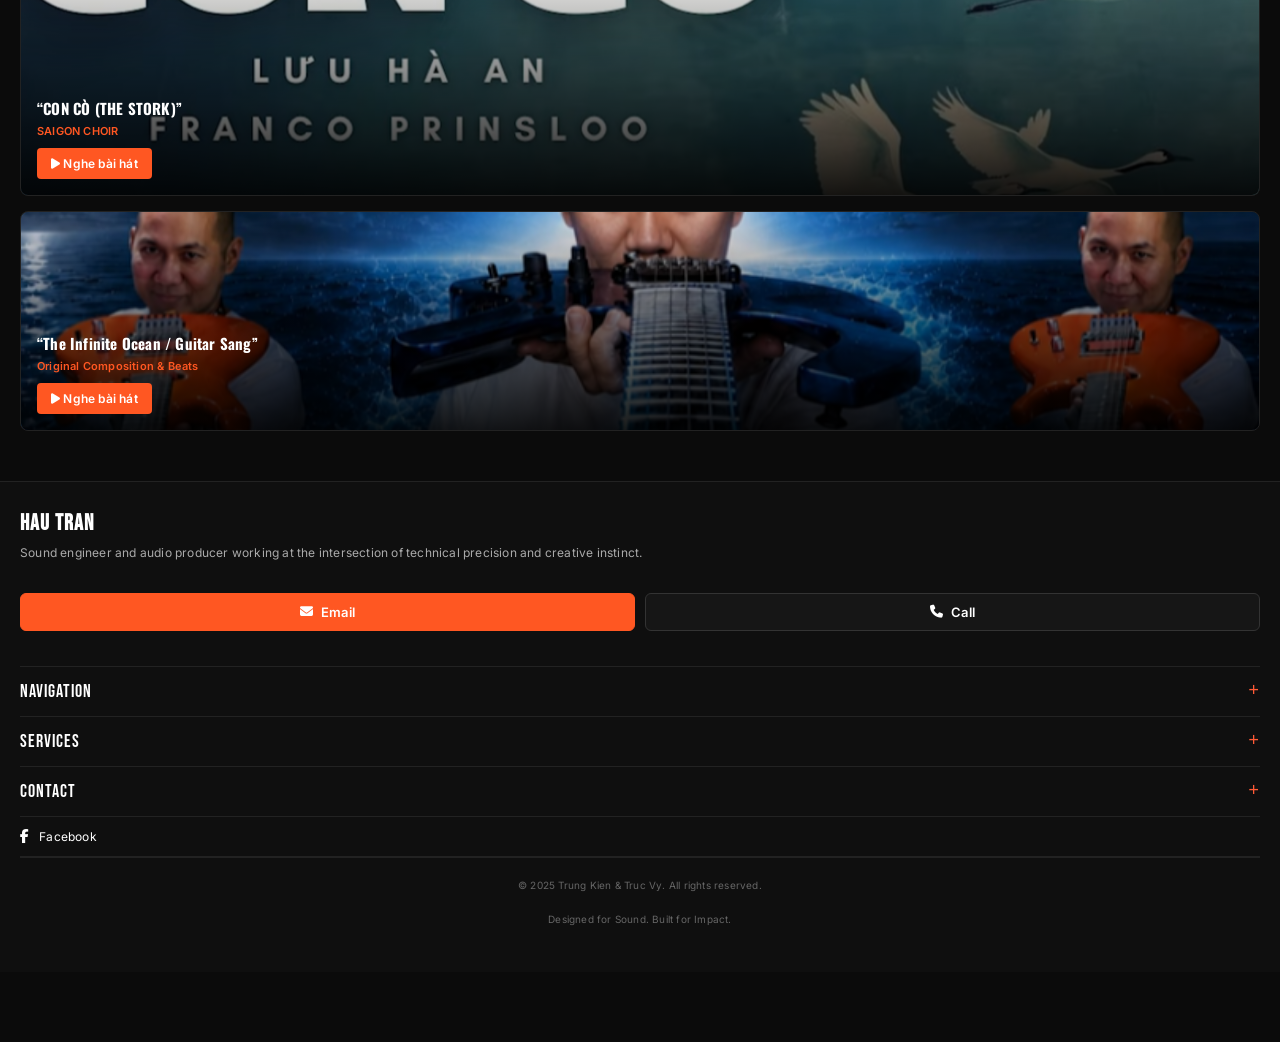
==== commit bbe51426: "Update(structure): Create Performace Page" ====
--- a/audio-producer.html
+++ b/audio-producer.html
@@ -337,7 +337,7 @@
         <span></span>
       </div>
       <h1 id="soundTitle">AUDIO DIRECTOR / AUDIO ENGINEER</h1>
-      <p id="soundDesc">Live events. Studio recordings. Post-production.</p>
+      <p id="soundDesc">Live Sound. Studio Recording. Audio Post - Production.</p>
     </section>
 
     <section class="genre-row">
@@ -406,6 +406,74 @@
             </a>
           </div>
         </div>
+
+        <div
+          class="production-item"
+          style="background-image: url(&quot;assets/manhhung.png&quot;)"
+        >
+          <div class="production-overlay">
+            <p>“DIỆU ÂM CA - GURUJI SAGARRUMAGARMATHA”</p>
+            <span>SAIGON CHOIR</span>
+            <a
+              href="https://youtu.be/s32nh04WApE?si=7SrNHy-nLhuyb4kG"
+              target="_blank"
+              class="track-link-btn"
+            >
+              <i class="fas fa-play"></i> Nghe bài hát
+            </a>
+          </div>
+        </div>
+
+        <div
+          class="production-item"
+          style="background-image: url(&quot;assets/congidep.png&quot;)"
+        >
+          <div class="production-overlay">
+            <p>“CÒN GÌ ĐẸP HƠN”</p>
+            <span>SAIGON CHOIR</span>
+            <a
+              href="https://youtu.be/-h_xB2-MgfQ?si=9o2S2pGN0ul-nIvq"
+              target="_blank"
+              class="track-link-btn"
+            >
+              <i class="fas fa-play"></i> Nghe bài hát
+            </a>
+          </div>
+        </div>
+
+        <div
+          class="production-item"
+          style="background-image: url(&quot;assets/conco.png&quot;)"
+        >
+          <div class="production-overlay">
+            <p>“CON CÒ (THE STORK)”</p>
+            <span>SAIGON CHOIR</span>
+            <a
+              href="https://youtu.be/Nb3mAwLelWI?si=8QQhP4ryB9OUGlF3"
+              target="_blank"
+              class="track-link-btn"
+            >
+              <i class="fas fa-play"></i> Nghe bài hát
+            </a>
+          </div>
+        </div>
+
+        <div
+          class="production-item"
+          style="background-image: url(&quot;assets/chanh.png&quot;)"
+        >
+          <div class="production-overlay">
+            <p>“The Infinite Ocean / Guitar Sang”</p>
+            <span>Original Composition & Beats</span>
+            <a
+              href="https://youtu.be/x6NghAF-kms?si=WP9oEwm8ms20MId8"
+              target="_blank"
+              class="track-link-btn"
+            >
+              <i class="fas fa-play"></i> Nghe bài hát
+            </a>
+          </div>
+        </div>
       </div>
     </section>
 
@@ -437,6 +505,7 @@
             <a href="index.html">Overview</a>
             <a href="sound-engineer.html">Audio Director / Audio Engineer</a>
             <a href="audio-producer.html">Music Producer</a>
+            <a href="performance.html">Performance</a>
           </div>
         </div>
 
@@ -487,6 +556,10 @@
       <a href="audio-producer.html" class="active">
         <i class="fas fa-compact-disc"></i>
         <span>Producer</span>
+      </a>
+      <a href="performance.html">
+        <i class="fas fa-microphone"></i>
+        <span>Performance</span>
       </a>
     </nav>
 
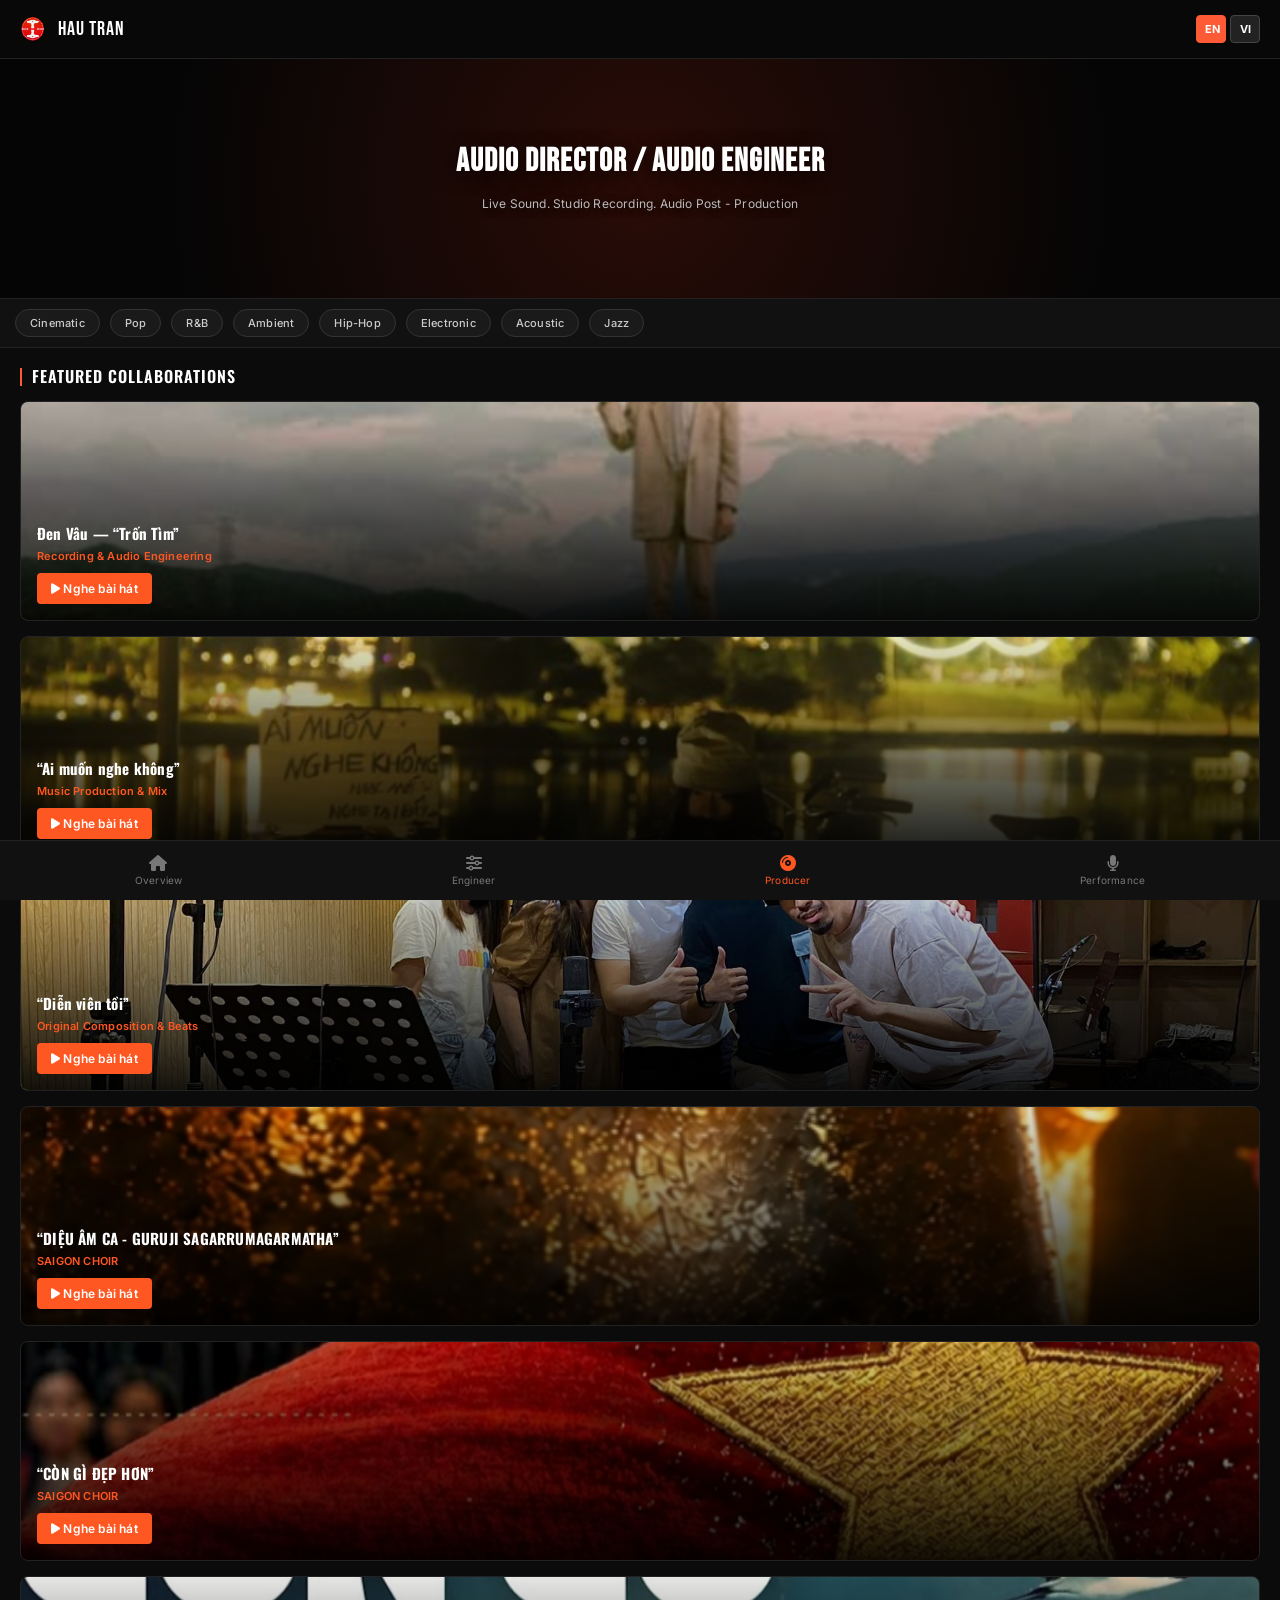
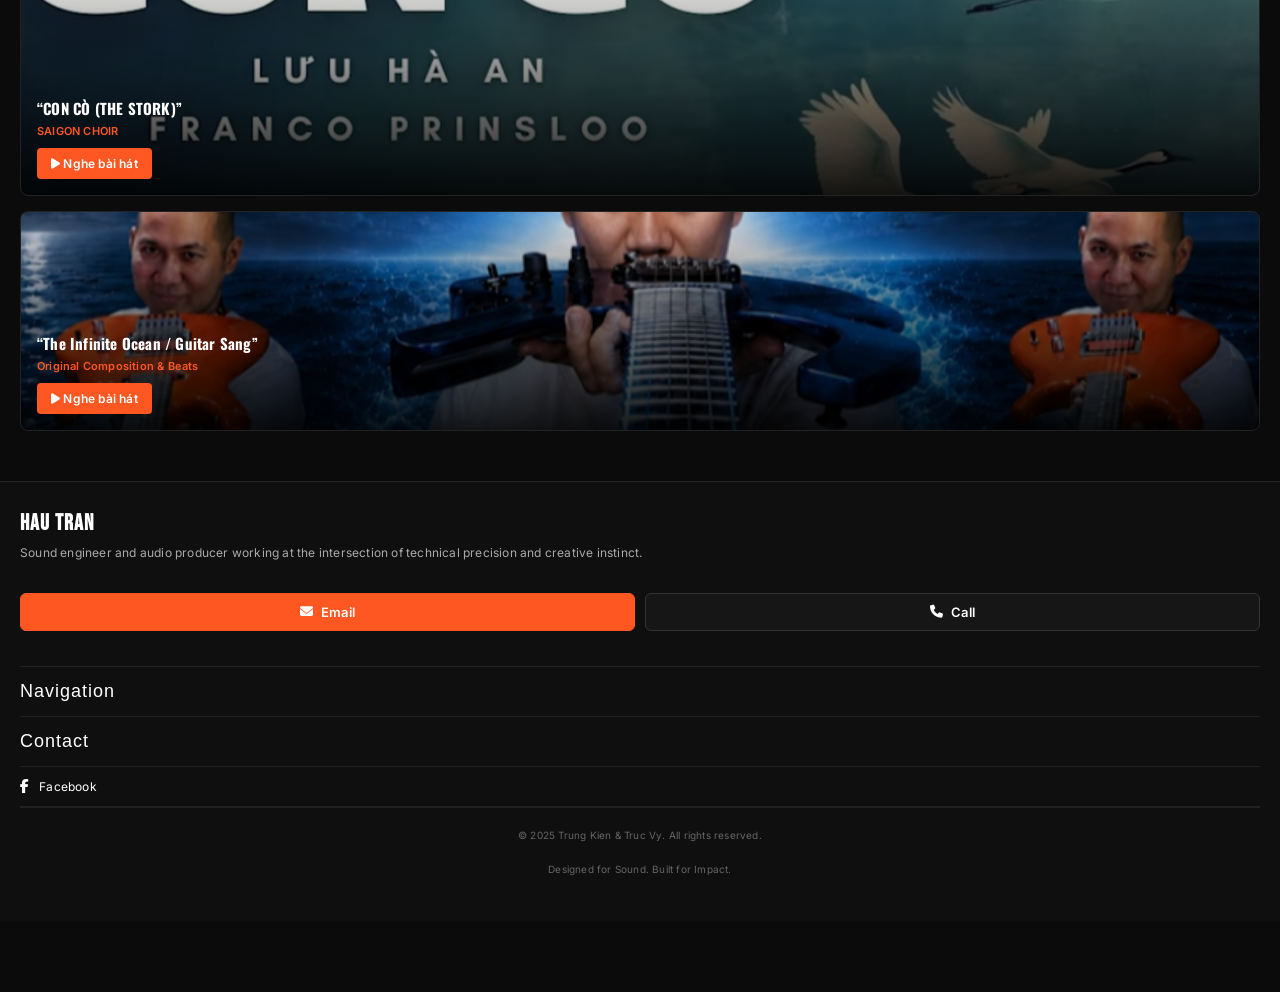
==== commit 4800f62d: "fix: Update information Performance Page and font style" ====
--- a/audio-producer.html
+++ b/audio-producer.html
@@ -337,7 +337,9 @@
         <span></span>
       </div>
       <h1 id="soundTitle">AUDIO DIRECTOR / AUDIO ENGINEER</h1>
-      <p id="soundDesc">Live Sound. Studio Recording. Audio Post - Production.</p>
+      <p id="soundDesc">
+        Live Sound. Studio Recording. Audio Post - Production.
+      </p>
     </section>
 
     <section class="genre-row">
@@ -498,36 +500,37 @@
       <!-- FOOTER ACCORDION (Mặc định đóng tất cả, bấm để mở) -->
       <div class="footer-accordion">
         <div class="accordion-item">
-          <div class="accordion-header">
+          <div
+            id="footerNavTitle"
+            class="accordion-header"
+            style="font-family: Arial"
+          >
             NAVIGATION <span class="icon-toggle">+</span>
           </div>
           <div class="accordion-content">
-            <a href="index.html">Overview</a>
-            <a href="sound-engineer.html">Audio Director / Audio Engineer</a>
-            <a href="audio-producer.html">Music Producer</a>
-            <a href="performance.html">Performance</a>
+            <a href="index.html" id="footerNavOverview">Overview</a>
+            <a href="sound-engineer.html" id="footerNavSound"
+              >Audio Director / Audio Engineer</a
+            >
+            <a href="audio-producer.html" id="footerNavProducer"
+              >Music Producer</a
+            >
+            <a href="performance.html" id="footerNavPerformance">Performance</a>
           </div>
         </div>
 
         <div class="accordion-item">
-          <div class="accordion-header">
-            SERVICES <span class="icon-toggle">+</span>
-          </div>
-          <div class="accordion-content">
-            <a href="sound-engineer.html">Live Sound & Events</a>
-            <a href="sound-engineer.html">Studio Recording</a>
-            <a href="audio-producer.html">Music Production & Beat</a>
-          </div>
-        </div>
-
-        <div class="accordion-item">
-          <div class="accordion-header">
+          <div
+            id="footerContactTitle"
+            class="accordion-header"
+            style="font-family: Arial"
+          >
             CONTACT <span class="icon-toggle">+</span>
           </div>
           <div class="accordion-content">
             <p>Email: tranhauaudio@gmail.com</p>
             <p>Phone: 0984 123 494</p>
-            <p>Location: Ho Chi Minh City</p>
+            <p id="footerLocation">Location: Ho Chi Minh City</p>
           </div>
         </div>
       </div>
--- a/style.css
+++ b/style.css
@@ -783,4 +783,78 @@
         color: #bbb;
         margin-top: 10px;
         text-shadow: 0 2px 8px rgba(0,0,0,0.9);
-      }+      }
+
+/* Style chung cho từng hàng/thẻ bên trong list hiện tại của bạn */
+.perf-card-item, .perf-row-item {
+  display: flex;
+  justify-content: space-between;
+  align-items: center;
+  padding: 14px 18px;
+  border-bottom: 1px solid #222222;
+  transition: background 0.2s ease;
+}
+
+.perf-card-item:last-child, .perf-row-item:last-child {
+  border-bottom: none;
+}
+
+.perf-card-item:hover, .perf-row-item:hover {
+  background: rgba(255, 85, 0, 0.03); /* Hiệu ứng hover nhẹ nhàng chuẩn UI hiện đại */
+}
+
+/* Định dạng phần chữ thông tin */
+.item-info h3 {
+  font-size: 14.5px;
+  font-weight: 600;
+  color: #f0f0f0;
+  margin: 0 0 3px 0;
+}
+
+.item-info h3 small {
+  font-size: 12px;
+  font-weight: 400;
+  color: #888888;
+  margin-left: 6px;
+}
+
+/* Dòng hiển thị năm và vai trò sản xuất nhỏ phía dưới */
+.item-meta {
+  font-size: 12.5px;
+  color: #ff5500; /* Dùng màu cam điểm nhấn */
+  margin: 0;
+  font-weight: 500;
+  letter-spacing: 0.3px;
+}
+
+/* Badge năm bên Live Shows */
+.badge-year {
+  font-size: 13px;
+  font-weight: 700;
+  color: #ff5500;
+  background: rgba(255, 85, 0, 0.1);
+  padding: 4px 10px;
+  border-radius: 4px;
+  border: 1px solid rgba(255, 85, 0, 0.2);
+}
+
+.badge{
+  color: #ff5500;
+  background: rgba(255, 85, 0, 0.1);
+  padding: 4px 10px;
+  border-radius: 4px;
+  border: 1px solid rgba(255, 85, 0, 0.2);
+  font-size: 10px;
+  font-weight: 700;
+  cursor: pointer;
+}
+/* Responsive cho thiết bị di động (Mobile UI) */
+@media (max-width: 768px) {
+  .perf-card-item, .perf-row-item {
+    padding: 12px 14px;
+  }
+  
+  .item-info h3 {
+    font-size: 13.5px;
+  }
+}     
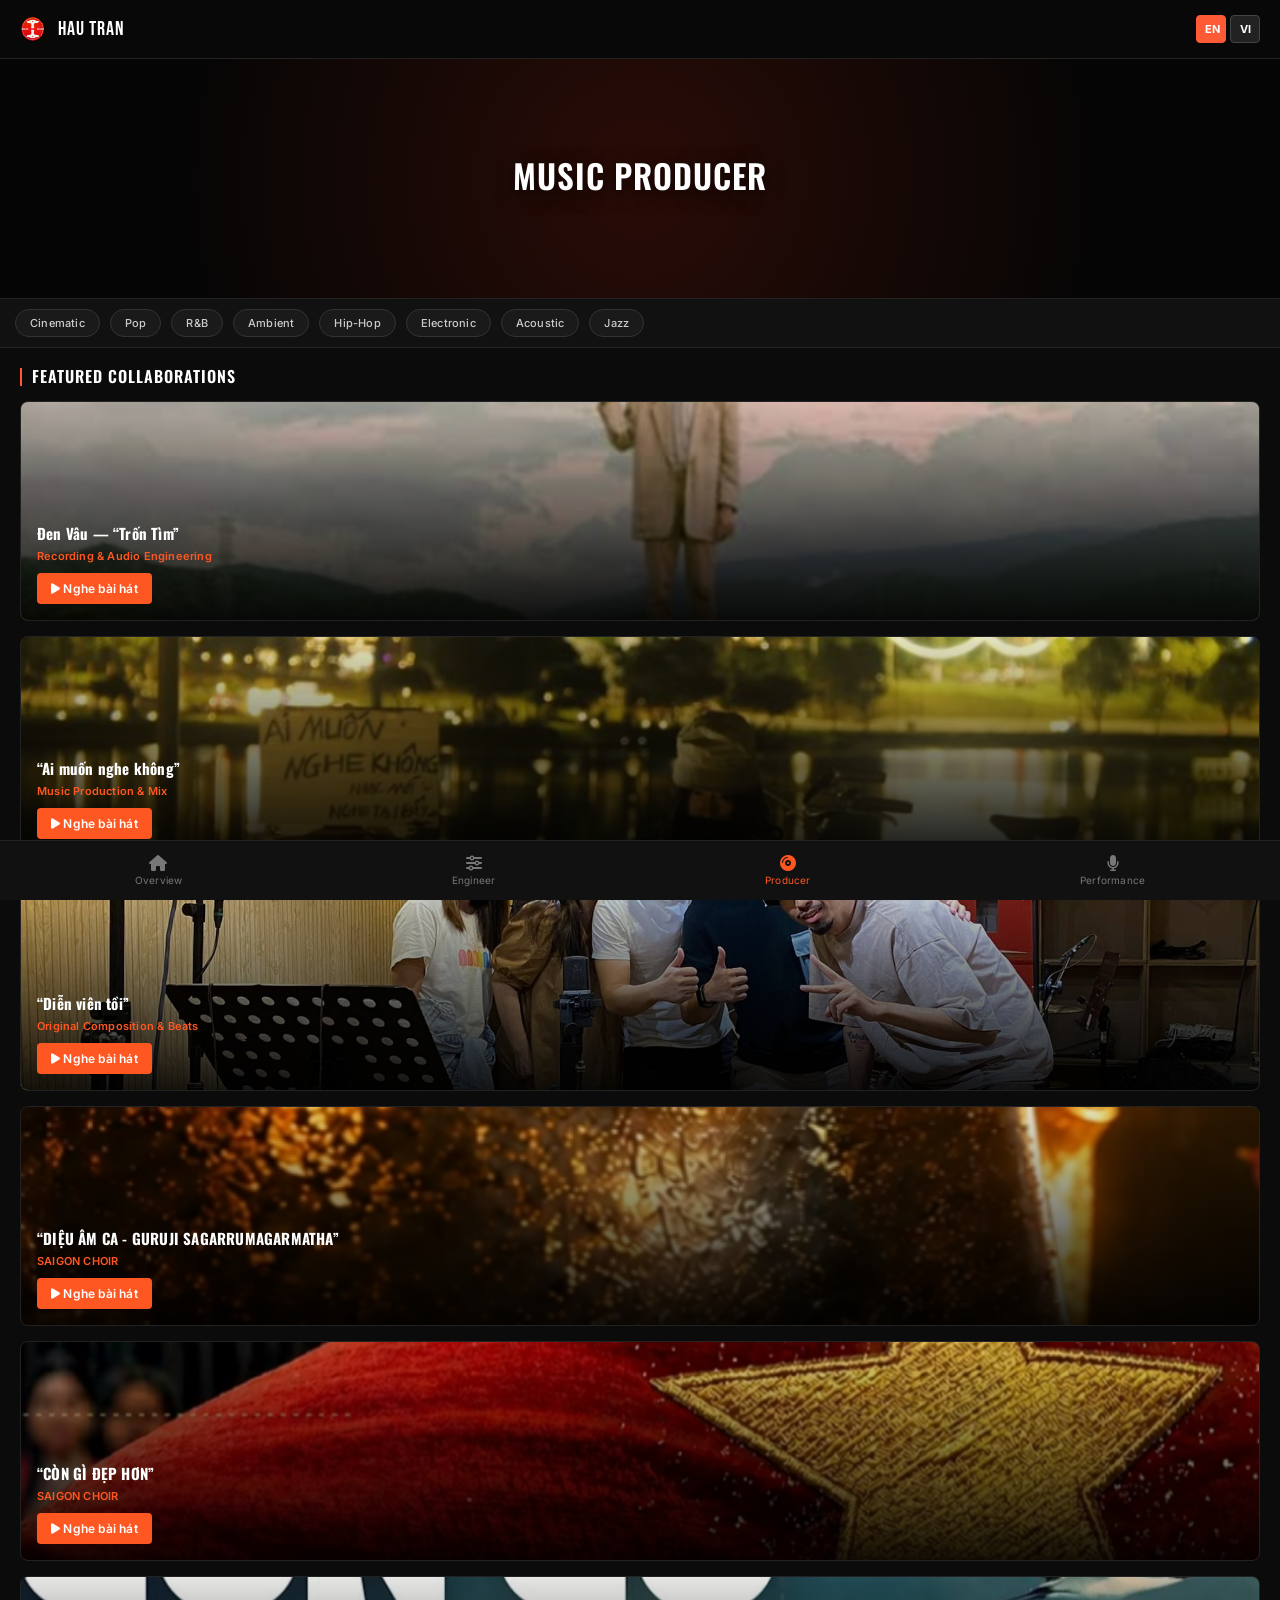
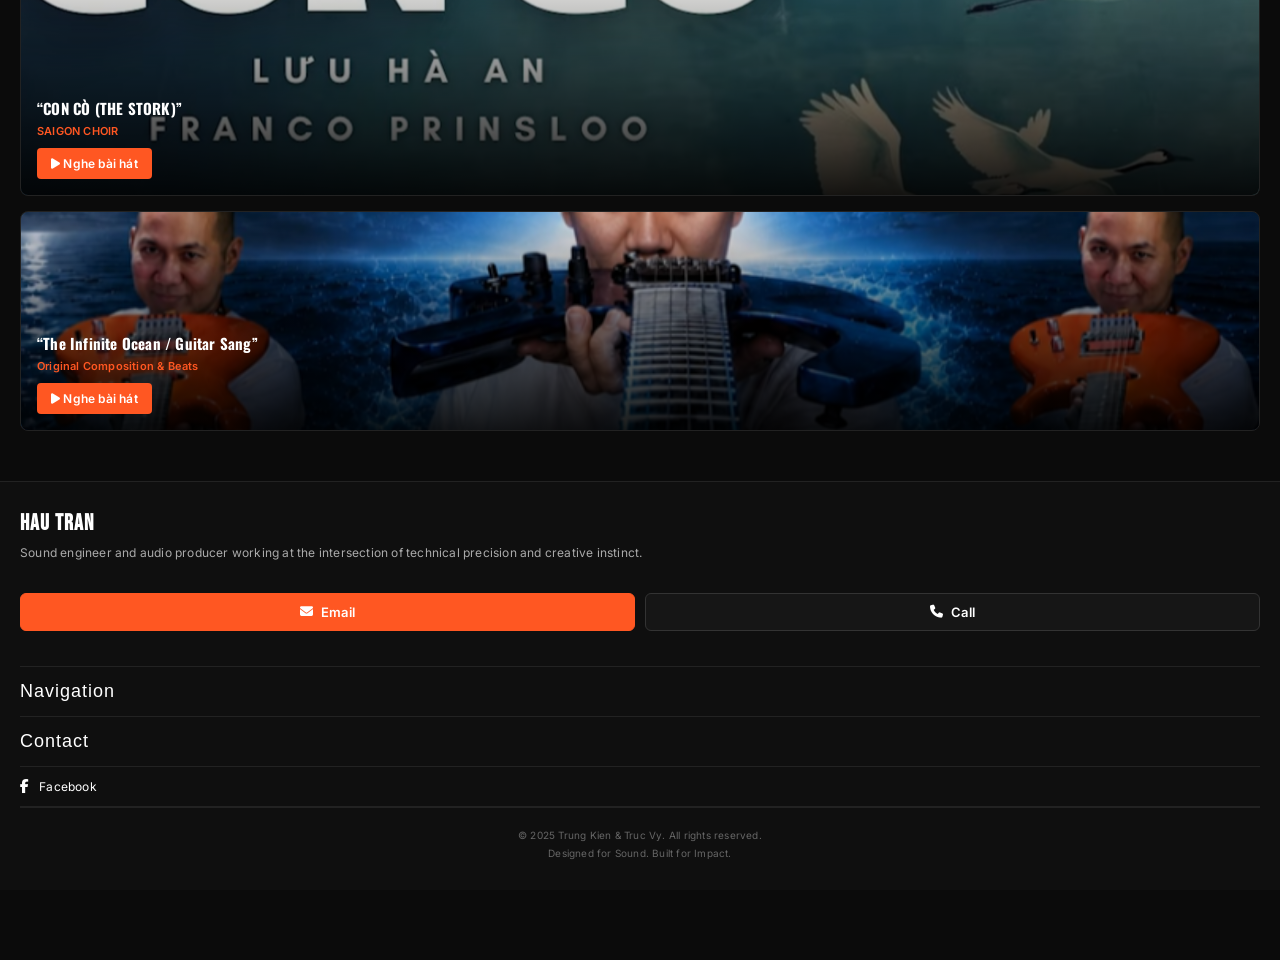
==== commit 31494bf0: "Update style font" ====
--- a/audio-producer.html
+++ b/audio-producer.html
@@ -336,10 +336,23 @@
         <span></span>
         <span></span>
       </div>
-      <h1 id="soundTitle">AUDIO DIRECTOR / AUDIO ENGINEER</h1>
-      <p id="soundDesc">
-        Live Sound. Studio Recording. Audio Post - Production.
-      </p>
+      <h1
+        id="producerTitle"
+        style="
+          font-family: var(--title-font);
+
+          font-weight: 600;
+
+          letter-spacing: 1px;
+
+          line-height: 1.05;
+
+          text-transform: uppercase;
+          font-size: 33px;
+        "
+      >
+        Music Producer
+      </h1>
     </section>
 
     <section class="genre-row">
--- a/style.css
+++ b/style.css
@@ -301,6 +301,13 @@
   color: #666;
   gap: 4px;
   width: 100%;
+}
+
+.footer .footer-bottom p {
+  margin: 0;
+  font-size: 10px;
+  color: #666;
+  line-height: 1.4;
 }
 
 /* SOUND & PRODUCER HERO */
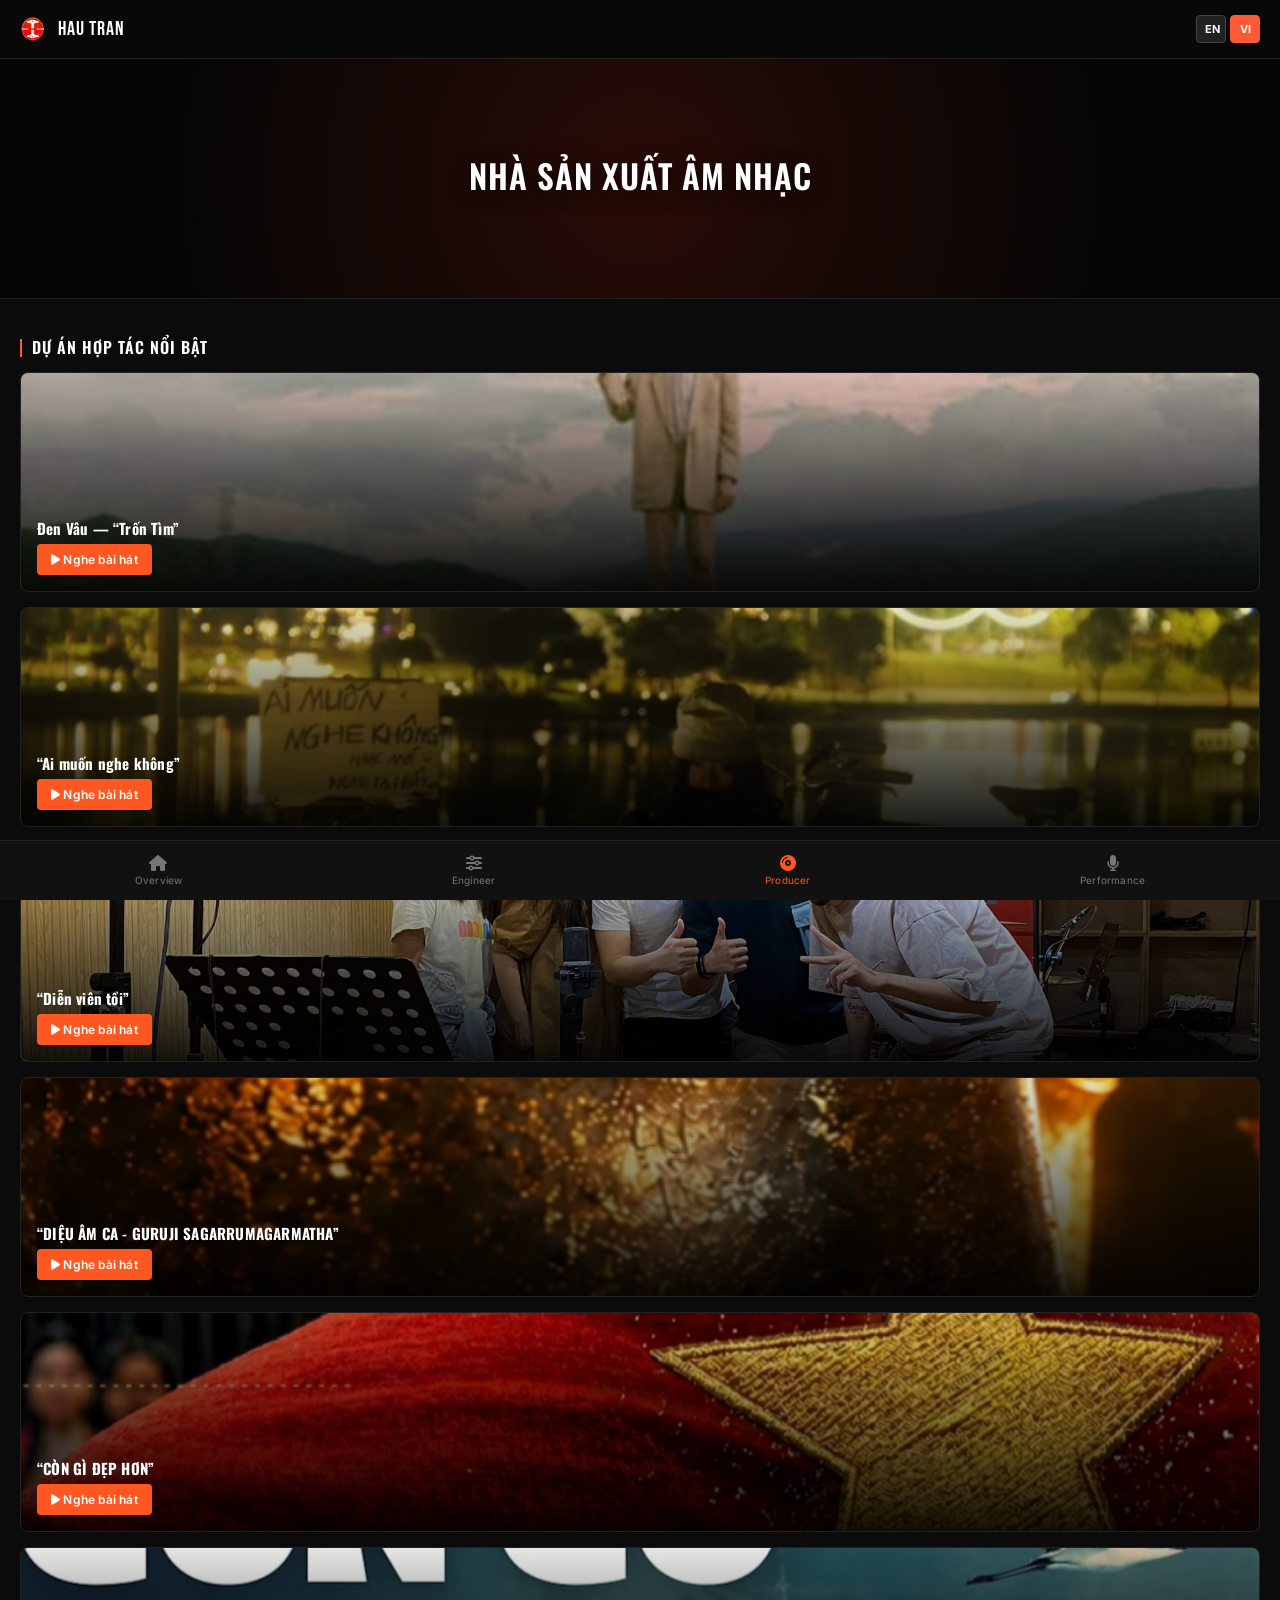
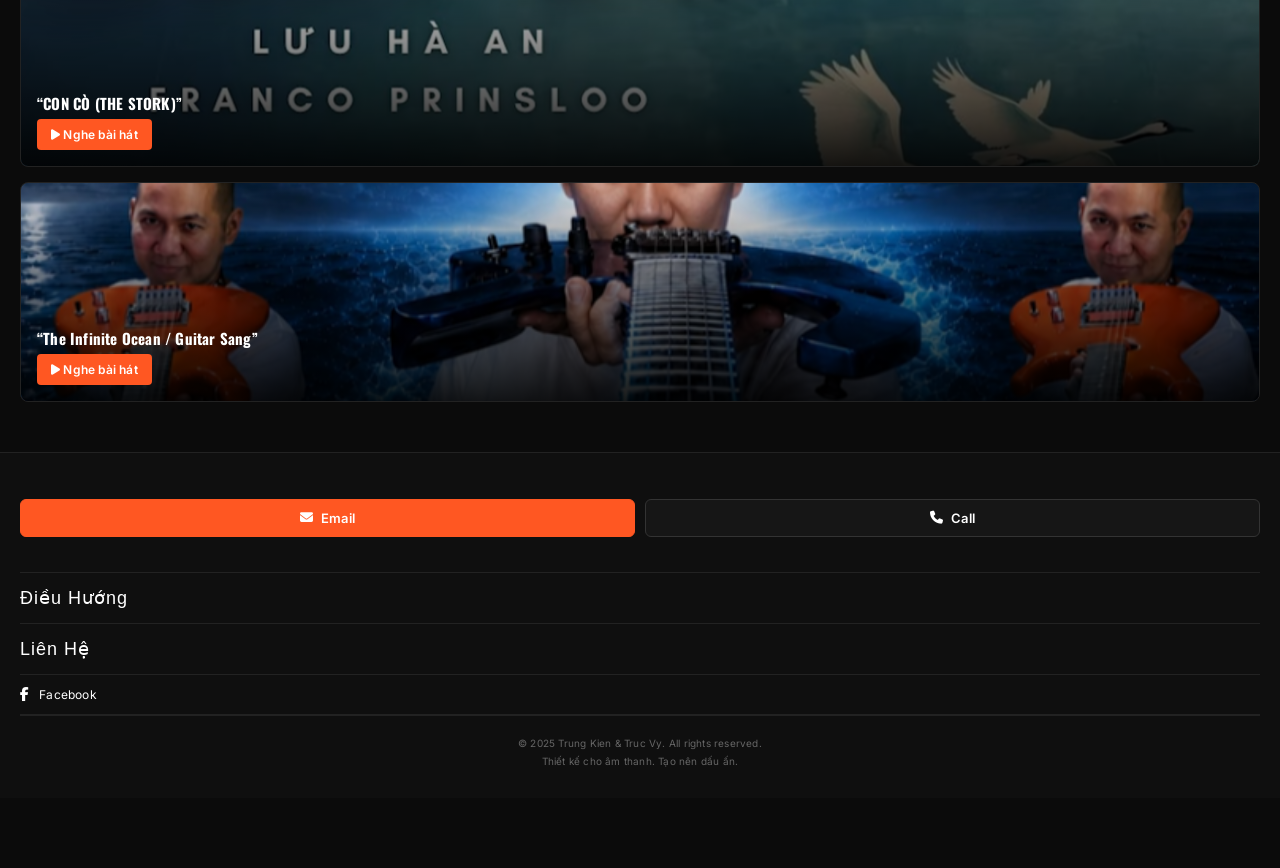
==== commit e2f2aa24: "Update 2 folder image" ====
--- a/audio-producer.html
+++ b/audio-producer.html
@@ -355,20 +355,8 @@
       </h1>
     </section>
 
-    <section class="genre-row">
-      <div class="genre-track">
-        <span>Cinematic</span>
-        <span>Pop</span>
-        <span>R&B</span>
-        <span>Ambient</span>
-        <span>Hip-Hop</span>
-        <span>Electronic</span>
-        <span>Acoustic</span>
-        <span>Jazz</span>
-      </div>
-    </section>
-
-    <section class="productions">
+    
+    <section class="productions" style="margin-top: 20px">
       <h2>FEATURED COLLABORATIONS</h2>
       <div class="production-grid">
         <div
@@ -377,7 +365,7 @@
         >
           <div class="production-overlay">
             <p>Đen Vâu — “Trốn Tìm”</p>
-            <span>Recording & Audio Engineering</span>
+           
             <a
               href="https://youtu.be/Ws-QlpSltr8?list=RDWs-QlpSltr8"
               target="_blank"
@@ -394,7 +382,7 @@
         >
           <div class="production-overlay">
             <p>“Ai muốn nghe không”</p>
-            <span>Music Production & Mix</span>
+            
             <a
               href="https://youtu.be/JxBnLmCOEJ8?list=RDJxBnLmCOEJ8"
               target="_blank"
@@ -411,7 +399,7 @@
         >
           <div class="production-overlay">
             <p>“Diễn viên tồi”</p>
-            <span>Original Composition & Beats</span>
+            
             <a
               href="https://youtu.be/7ICKkagL3xA?list=RD7ICKkagL3xA"
               target="_blank"
@@ -428,7 +416,7 @@
         >
           <div class="production-overlay">
             <p>“DIỆU ÂM CA - GURUJI SAGARRUMAGARMATHA”</p>
-            <span>SAIGON CHOIR</span>
+           
             <a
               href="https://youtu.be/s32nh04WApE?si=7SrNHy-nLhuyb4kG"
               target="_blank"
@@ -445,7 +433,7 @@
         >
           <div class="production-overlay">
             <p>“CÒN GÌ ĐẸP HƠN”</p>
-            <span>SAIGON CHOIR</span>
+            
             <a
               href="https://youtu.be/-h_xB2-MgfQ?si=9o2S2pGN0ul-nIvq"
               target="_blank"
@@ -462,7 +450,7 @@
         >
           <div class="production-overlay">
             <p>“CON CÒ (THE STORK)”</p>
-            <span>SAIGON CHOIR</span>
+            
             <a
               href="https://youtu.be/Nb3mAwLelWI?si=8QQhP4ryB9OUGlF3"
               target="_blank"
@@ -479,7 +467,7 @@
         >
           <div class="production-overlay">
             <p>“The Infinite Ocean / Guitar Sang”</p>
-            <span>Original Composition & Beats</span>
+          
             <a
               href="https://youtu.be/x6NghAF-kms?si=WP9oEwm8ms20MId8"
               target="_blank"
@@ -493,12 +481,7 @@
     </section>
 
     <footer class="footer">
-      <div class="footer-col">
-        <h3>HAU TRAN</h3>
-        <p>
-          Sound engineer and audio producer working at the intersection of
-          technical precision and creative instinct.
-        </p>
+      <div class="footer-col">       
       </div>
 
       <div class="action-buttons">
--- a/style.css
+++ b/style.css
@@ -864,4 +864,55 @@
   .item-info h3 {
     font-size: 13.5px;
   }
-}     +}     
+
+/* --- About Intro Section Styling --- */
+.about-intro {
+  max-width: 900px;
+  margin: 40px auto;
+  padding: 0 20px;
+  text-align: center;
+  color: #fff; /* Điều chỉnh màu chữ tùy theo nền website của bạn */
+}
+
+.about-container h2 {
+  font-size: 2.8rem;
+  letter-spacing: 2px;
+  margin-bottom: 20px;
+  text-transform: uppercase;
+  font-weight: 700;
+}
+
+.philosophy-quote {
+  font-size: 1.7rem;
+  font-style: italic;
+  font-weight: 500;
+  color: #e2c18f; /* Màu điểm nhấn (ví dụ: vàng ánh kim / đồng), có thể thay đổi cho khớp theme */
+  margin-bottom: 25px;
+  line-height: 1.5;
+  padding: 0 15px;
+}
+
+.about-desc {
+  font-size: 0.25rem;
+  line-height: 1.8;
+  color: #ccc; /* Màu chữ mô tả nhạt hơn một chút */
+  text-align: justify; /* Hoặc để 'center' tùy thuộc vào gu bố cục của trang */
+  max-width: 800px;
+  margin: 0 auto;
+}
+
+/* Responsive cho thiết bị di động */
+@media (max-width: 768px) {
+  .about-container h2 {
+    font-size: 2rem;
+  }
+  .philosophy-quote {
+    font-size: 1.2rem;
+    text-align: center;
+  }
+  .about-desc {
+    font-size: 0.59rem;
+    text-align: center; /* Trên mobile căn trái dễ đọc hơn */
+  }
+}
